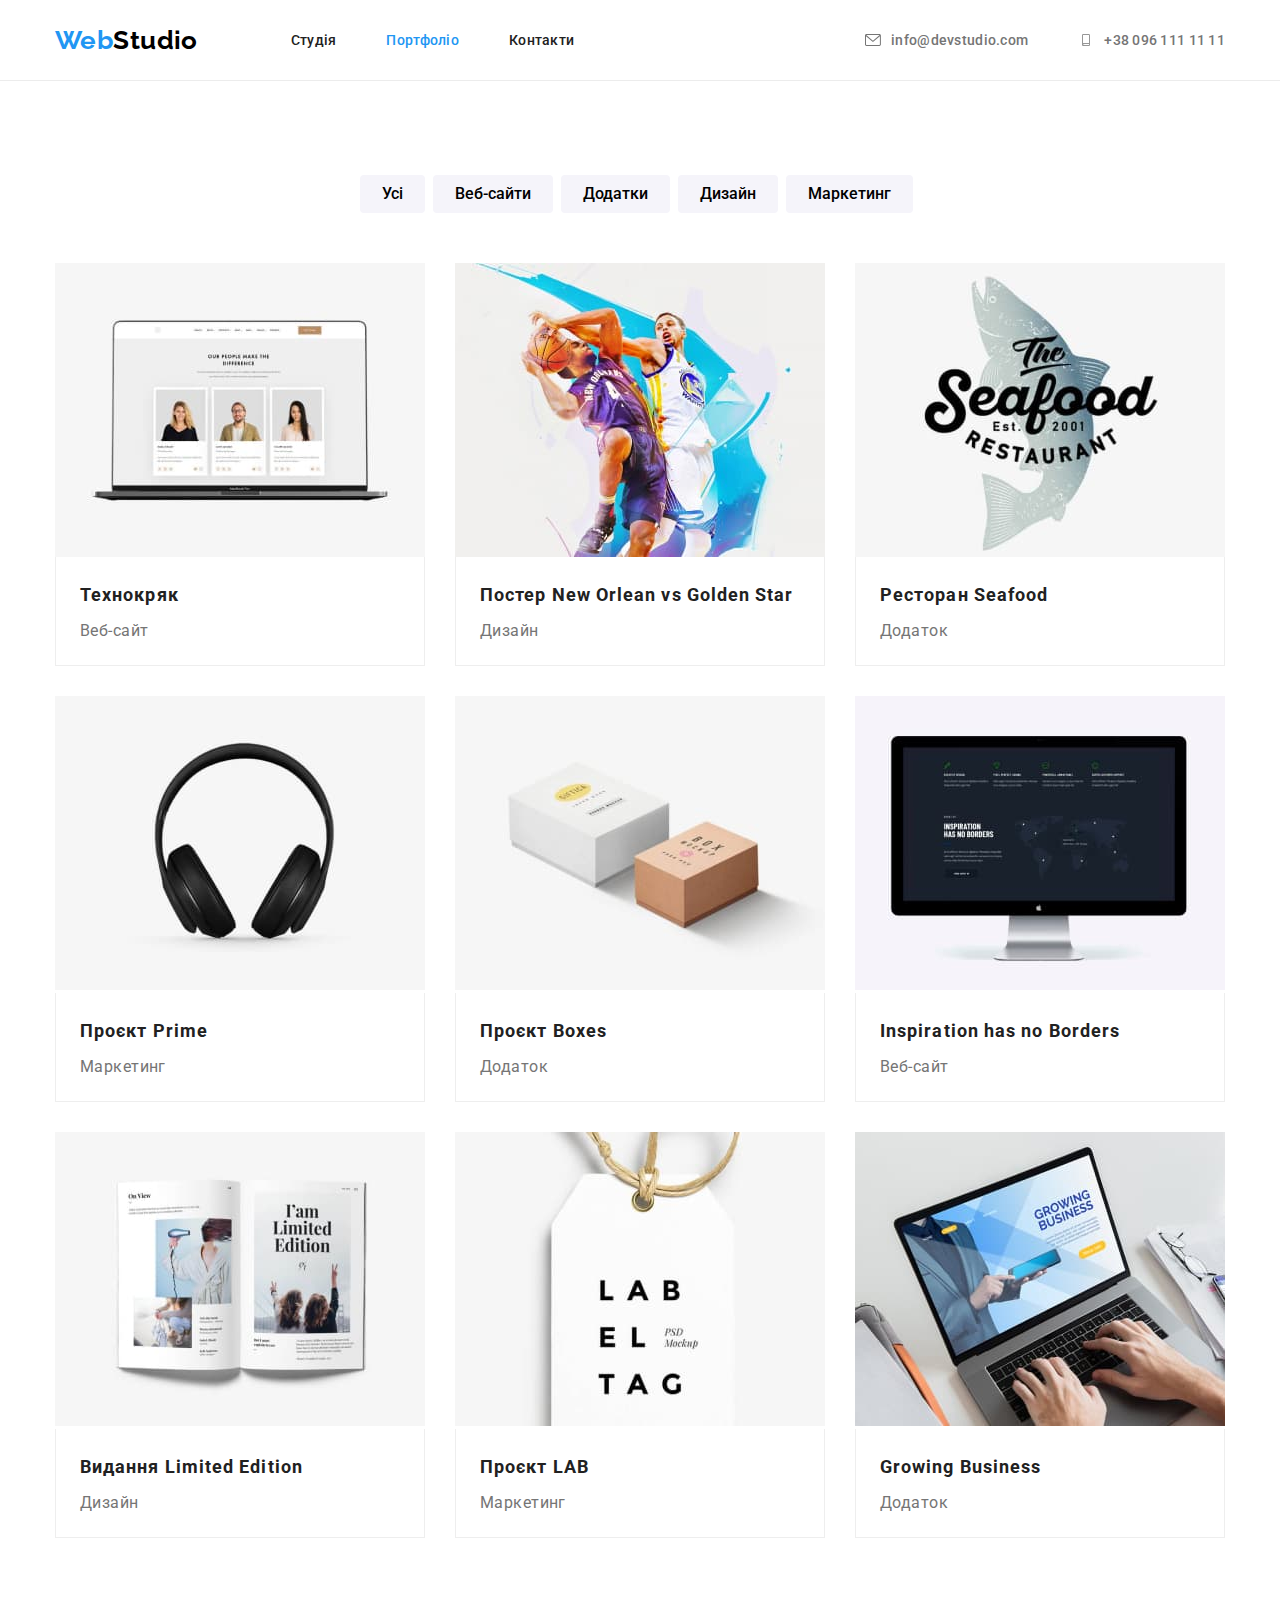
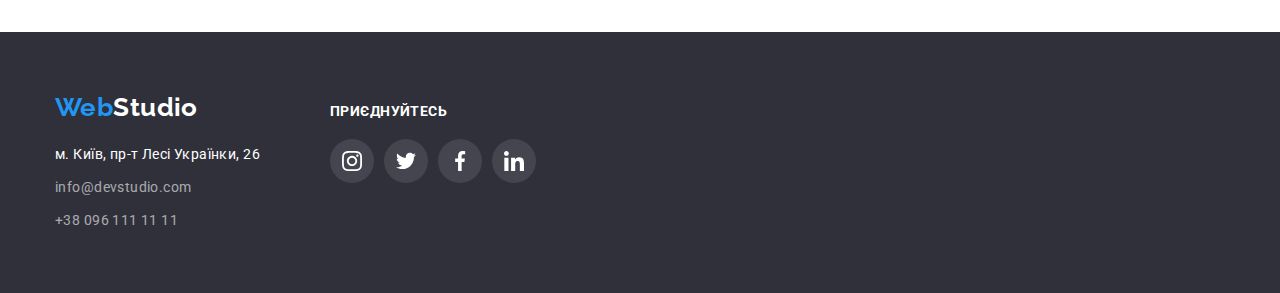
==== portfolio.html @ 365c4e17 "hw-4`s done/icon/sprite/svg/background" ====
<!DOCTYPE html>
<html lang="uk">
<head>
    <meta charset="UTF-8">
    <meta http-equiv="X-UA-Compatible" content="IE=edge">
    <meta name="viewport" content="width=device-width, initial-scale=1.0">
    <title>Document</title>
    <link href="https://fonts.googleapis.com/css2?family=Raleway:wght@700&family=Roboto:wght@400;500;700;900&display=swap" rel="stylesheet">
    <link rel="stylesheet" href="https://cdnjs.cloudflare.com/ajax/libs/modern-normalize/1.1.0/modern-normalize.min.css">
    <link rel="stylesheet" href="./css/portfolio.css">
</head>
<body>
    <header class="header">
        <div class="container line-nav">
            <nav class="navigation">
                <a href="" class="header-logo">Web<span class="colorsplit-header">Studio</span></a>
                <ul class="site-nav">
                    <li class="nav-link"><a href="./index.html" class="link">Студія</a></li>
                    <li class="nav-link"><a href="./portfolio.html" class="link current">Портфоліо</a></li>
                    <li class="nav-link"><a href="" class="link">Контакти</a></li>
                </ul>
            </nav>
            <ul class="contact-links">
                <li class="icon-mail">
                    <svg class="icon-envelope" width="16px" height="12px">
                        <use href="./images/icons.svg#icon-envelope_icon"></use>
                    </svg>
                    <a href="mailto:info@devstudio.com" class="mail">info@devstudio.com</a>
                </li>
                <li class="icon-phone">
                    <svg class="icon-smartphone" width="16px" height="12px">
                        <use href="./images/icons.svg#icon-smartphone_icon"></use>
                    </svg>
                    <a href="tel:+380961111111" class="phone">+38 096 111 11 11</a>
                </li>
            </ul>
        </div>
    </header>
    <main>
    <section class="portfolio">
        <h1 hidden>buttons navigation menu</h1>
        <div class="container">
            <ul class="button-list">
                <li><button type="button" class="button-portfolio">Усі</button></li>
                <li><button type="button" class="button-portfolio">Веб-сайти</button></li>
                <li><button type="button" class="button-portfolio">Додатки</button></li>
                <li><button type="button" class="button-portfolio">Дизайн</button></li>
                <li><button type="button" class="button-portfolio">Маркетинг</button></li>
            </ul>
            <ul class="icons-list">
                <li class="list-content">
                    <img src="./images/tehno.jpg" alt="ноутбук із зображеними портретами людей" width="370" class="list-image">
                    <div class="image-text">
                        <h2 class="picture-title">Технокряк</h2>
                        <p class="picture-description">Веб-сайт</p>
                    </div>
                </li>
                <li class="list-content">
                    <img src="./images/poster.jpg" alt="два баскетбольні гравці змагаються за м'яч" width="370" class="list-image">
                    <div class="image-text">
                        <h2 class="picture-title">Постер New Orlean vs Golden Star</h2>
                        <p class="picture-description">Дизайн</p>
                    </div>
                </li>
                <li class="list-content">
                    <img src="./images/restaurant.jpg" alt="логотип ресторану з рибою на задньому фоні" width="370" class="list-image">
                    <div class="image-text">
                        <h2 class="picture-title">Ресторан Seafood</h2>
                        <p class="picture-description">Додаток</p>
                    </div>
                </li>
                <li class="list-content">
                    <img src="./images/prime.jpg" alt="сучасні бездротові навушники" width="370">
                    <div class="image-text">
                        <h2 class="picture-title">Проєкт Prime</h2>
                        <p class="picture-description">Маркетинг</p>
                    </div>
                </li>
                <li class="list-content">
                    <img src="./images/boxes.jpg" alt="біла та коричнева коробки з написами на них" width="370">
                    <div class="image-text">
                        <h2 class="picture-title">Проєкт Boxes</h2>
                        <p class="picture-description">Додаток</p>
                    </div>
                </li>
                <li class="list-content">
                    <img src="./images/inspiration.jpg" alt="монітор із зображеним на ньому веб-сайтом" width="370">
                    <div class="image-text">
                        <h2 class="picture-title">Inspiration has no Borders</h2>
                        <p class="picture-description">Веб-сайт</p>
                    </div>
                </li>
                <li class="list-content">
                    <img src="./images/limited.jpg" alt="відкрита книга із зображеннями та намисом limited edition" width="370">
                    <div class="image-text">
                        <h2 class="picture-title">Видання Limited Edition</h2>
                        <p class="picture-description">Дизайн</p>
                    </div>
                </li>
                <li class="list-content">
                    <img src="./images/lab.jpg" alt="бірка з написом label tag" width="370">
                    <div class="image-text">
                        <h2 class="picture-title">Проєкт LAB</h2>
                        <p class="picture-description">Маркетинг</p>
                    </div>
                </li>
                <li class="list-content">
                    <img src="./images/growing.jpg" alt="ноутбук із зображенням чоловіка в костюмі з планшетом в руках" width="370">
                    <div class="image-text">
                        <h2 class="picture-title">Growing Business</h2>
                        <p class="picture-description">Додаток</p>
                    </div>
                </li>
            </ul>
        </div>
    </section>
</main>
    <footer class="footer">
        <div class="container bottom">
            <div>
                <a href="" class="footer-logo">Web<span class="colorsplit-footer">Studio</span></a>
                <address class="address">
                    <ul class="address-list">
                        <li class="address-items">
                            <a href="" class="map-location">м. Київ, пр-т Лесі Українки, 26</a>
                        </li>
                        <li class="address-items">
                            <a href="mailto:info@devstudio.com" class="mail-footer">info@devstudio.com</a>
                        </li>
                        <li class="address-items">
                            <a href="tel:+380961111111" class="phone-footer">+38 096 111 11 11</a>
                        </li>
                    </ul>
                </address>
            </div>
            <div class="social-container">
                <h3 class="connect-title">приєднуйтесь</h3>
                <ul class="soc-links-list">
                    <li class="soc-link-item">
                        <a href="" class="soc-icon-link">
                            <svg class="soc-icon" width="20px" height="20px">
                                <use href="./images/icons.svg#icon-instagram_logo"></use>
                            </svg>
                        </a>
                    </li>
                    <li class="soc-link-item">
                        <a href="" class="soc-icon-link">
                            <svg class="soc-icon" width="20px" height="20px">
                                <use href="./images/icons.svg#icon-twitter_logo"></use>
                            </svg>
                        </a>
                    </li>
                    <li class="soc-link-item">
                        <a href="" class="soc-icon-link">
                            <svg class="soc-icon" width="20px" height="20px">
                                <use href="./images/icons.svg#icon-facebook_logo"></use>
                            </svg>
                        </a>
                    </li>
                    <li class="soc-link-item">
                        <a href="" class="soc-icon-link">
                            <svg class="soc-icon" width="20px" height="20px">
                                <use href="./images/icons.svg#icon-linked_in_logo"></use>
                            </svg>
                        </a>
                    </li>
                </ul>
            </div>
        </div>
    </footer>
</body>
</html>
---- css/portfolio.css ----
body {
    background-color: #FFFFFF;
    color: #212121;
    font-family: Roboto, sans-serif;
    font-size: 14px;
    letter-spacing: 0.03em;
}

ul {
    list-style: none;
}

:root {
    --brand-blue-color: #2196F3;
    --main-title-text: #212121;
    --secondary-text: #757575;
    --background-color: #2F303A;
    --main-background-color: #ffffff;
    --logo-black-part: #000000;
    --border-elements-color: #ECECEC;
    --secondary-bg-color: #F5F4FA;
    --icons-border: #EEEEEE;
}

.container {
    width: 1200px;
    padding-left: 15px;
    padding-right: 15px;
    margin-left: auto;
    margin-right: auto;
    margin-top: 0;
    margin-bottom: 0;
}

/* -------------------HEADER------------------ */
/* -------------------HEADER------------------ */
/* -------------------HEADER------------------ */

.header {
    border-bottom: 1px solid var(--border-elements-color);
}

.navigation {
    display: flex;
    align-items: center;
    padding: 0;
}

.site-nav {
    display: flex;
    margin: 0;
    padding: 0;
}

.container.navigation {
    display: flex;

}

.container.line-nav {
    display: flex;
    align-items: center;
}

.site-nav .link {
    color: var(--main-title-text);
    font-weight: 500;
    text-decoration: none;
    letter-spacing: 0.02em;
}

.site-nav .link.current {
    color: var(--brand-blue-color);
}

.site-nav .link:hover,
.site-nav .link:focus {
color: var(--brand-blue-color);
}

.header-logo {
    margin-right: 93px;

    color: var(--brand-blue-color);
    font-family: Raleway, sans-serif;
    text-decoration: none;
    font-weight: 700;
    font-size: 26px;
    line-height: 1.19;

}

.header-logo .colorsplit-header {
    color: var(--logo-black-part);
}

.link {
    display: inline-block;
    padding-top: 32px;
    padding-bottom: 32px;
}

.nav-link:not(:last-child) {
    margin-right: 50px;
}

.contact-links {
    display: flex;
    margin: 0;
    margin-left: auto;
    padding: 0;
}

/* .contact-links .mail:hover,
.contact-links .mail:focus {
    color: var(--brand-blue-color);
} */


/* .contact-links .phone:hover,
.contact-links .phone:focus {
    color: var(--brand-blue-color);
} */

.icon-mail:hover .icon-envelope {
    fill: var(--brand-blue-color);
}
.mail:hover {
    color: var(--brand-blue-color);
}
.mail:focus {
    color: var(--brand-blue-color);
}
.mail:focus .icon-envelope {
    fill: var(--brand-blue-color);
}

.icon-mail {
    display: flex;
    align-items: center;
}

.icon-envelope {
    display: inline-block;
    margin-right: 10px;
    fill: var(--secondary-text);
    
}

.icon-phone:hover .icon-smartphone {
    fill: var(--brand-blue-color);
}
.phone:hover {
    color: var(--brand-blue-color);
}
.phone:focus {
    color: var(--brand-blue-color);
}
.phone:focus .icon-smartphone {
    fill: var(--brand-blue-color);
}



.icon-phone {
    display: flex;
    align-items: center;
}

.icon-smartphone {
    display: inline-block;
    margin-right: 10px;
    fill: var(--secondary-text);
    
}

.mail {
    margin-right: 50px;
    padding: 32px 0;

    text-decoration: none;
    color: var(--secondary-text);
    font-weight: 500;
    line-height: 1.17;
    letter-spacing: 0.02em;
}
.phone {
    padding: 32px 0;

    color: var(--secondary-text);
    text-decoration: none;
    font-weight: 500;
    line-height: 1.17;
    letter-spacing: 0.02em;
}


/* ---------------MAIN--------------------- */
/* ---------------MAIN--------------------- */
/* ---------------MAIN--------------------- */

.portfolio {
    padding-bottom: 94px;
    padding-top: 94px;
}

.button-list {
    display: flex;
    justify-content: center;
    margin: 0 0 50px;
    padding: 0;
} 

.button-portfolio {
    border-radius: 4px;
    padding: 6px 22px;

    font-weight: 500;
    font-size: 16px;
    line-height: 1.62;
    text-align: center;
    border: none;
    cursor: pointer;
    font-family: inherit;
    background: var(--secondary-bg-color);
}

.button-portfolio:not(last-child) {
    margin-right: 8px;
}

.button-portfolio:hover,
.button-portfolio:focus {
    background-color: var(--brand-blue-color);
    color: var(--main-background-color);
    box-shadow: 0px 4px 4px rgba(0, 0, 0, 0.25);
    border: none;
}

.icons-list {
    margin: 0;
    padding-left: 0;
    display: flex;
    flex-wrap: wrap;
}

.list-content {
    padding: 0;
    margin-right: 30px;
    margin-bottom: 30px;

    background: var(--main-background-color);
}

.list-image {
    display: block;
}

.image-text {
    padding: 20px 24px;

    border: 1px solid var(--icons-border);
    border-top: none;
}

.list-content:nth-child(3n) {
    margin-right: 0;
}

.list-content:nth-last-child(-n + 3) {
    margin-bottom: 0;
}

.picture-title {
    margin: 0 0 4px 0;
    font-size: 18px;
    line-height: 2;
    letter-spacing: 0.06em;
}

.picture-description {
    margin: 0;
    font-size: 16px;
    line-height: 1.75;
    color: var(--secondary-text);
}

/* -------------FOOTER--------------- */
/* -------------FOOTER--------------- */
/* -------------FOOTER--------------- */ 

.footer {
    background-color: var(--background-color);

}

.footer {
    padding-top: 60px;
    padding-bottom: 60px;
}

.footer-logo {
    display: block;
    margin-bottom: 20px;

    color: var(--brand-blue-color);
    font-family: Raleway, sans-serif;
    text-decoration: none;
    font-weight: 700;
    font-size: 26px;
    line-height: 1.19;
}

.address-list {
    margin-top: 0;
    margin-bottom: 0;
    padding-left: 0;
}

.footer-logo .colorsplit-footer {
    color: var(--main-background-color);
}

.address {
    font-style: normal;
}

.address-items {
    display: block;
}

.address-items:not(:last-child) {
    margin-bottom: 9px;
}

.map-location {
    line-height: 1.7;
    color: var(--main-background-color);
    text-decoration: none;
}
.mail-footer,
.phone-footer {
    line-height: 1.7;
    color: rgba(255, 255, 255, 0.6);
    text-decoration: none;
}
.mail-footer:hover,
.mail-footer:focus {
    color: var(--brand-blue-color);
}
.phone-footer:hover,
.phone-footer:focus {
    color: var(--brand-blue-color);
}



/* -----------------LOGOS FOOTER ----------- */
/* -----------------LOGOS FOOTER ----------- */
/* -----------------LOGOS FOOTER ----------- */

.connect-title {
margin: 0 0 20px;

font-size: 14px;
line-height: 16px;
text-transform: uppercase;
color: var(--main-background-color);
}

.soc-links-list {
display: flex;
gap: 10px;
padding: 0;
margin: 0;
}

.soc-link-item {
width: 44px;
height: 44px;
}

.soc-icon {
fill: var(--main-background-color);
}

.soc-icon-link {
width: 100%;
height: 100%;
display: flex;
justify-content: center;
align-items: center;
background-color: rgba(255, 255, 255, 0.1);
border-radius: 50%;
}

.soc-icon-link:hover,
.soc-icon-link:focus {
    background-color: var(--brand-blue-color);
}

.container.bottom {
display: flex;
align-items: baseline;
}
.social-container {
    margin-left: 70px;
}
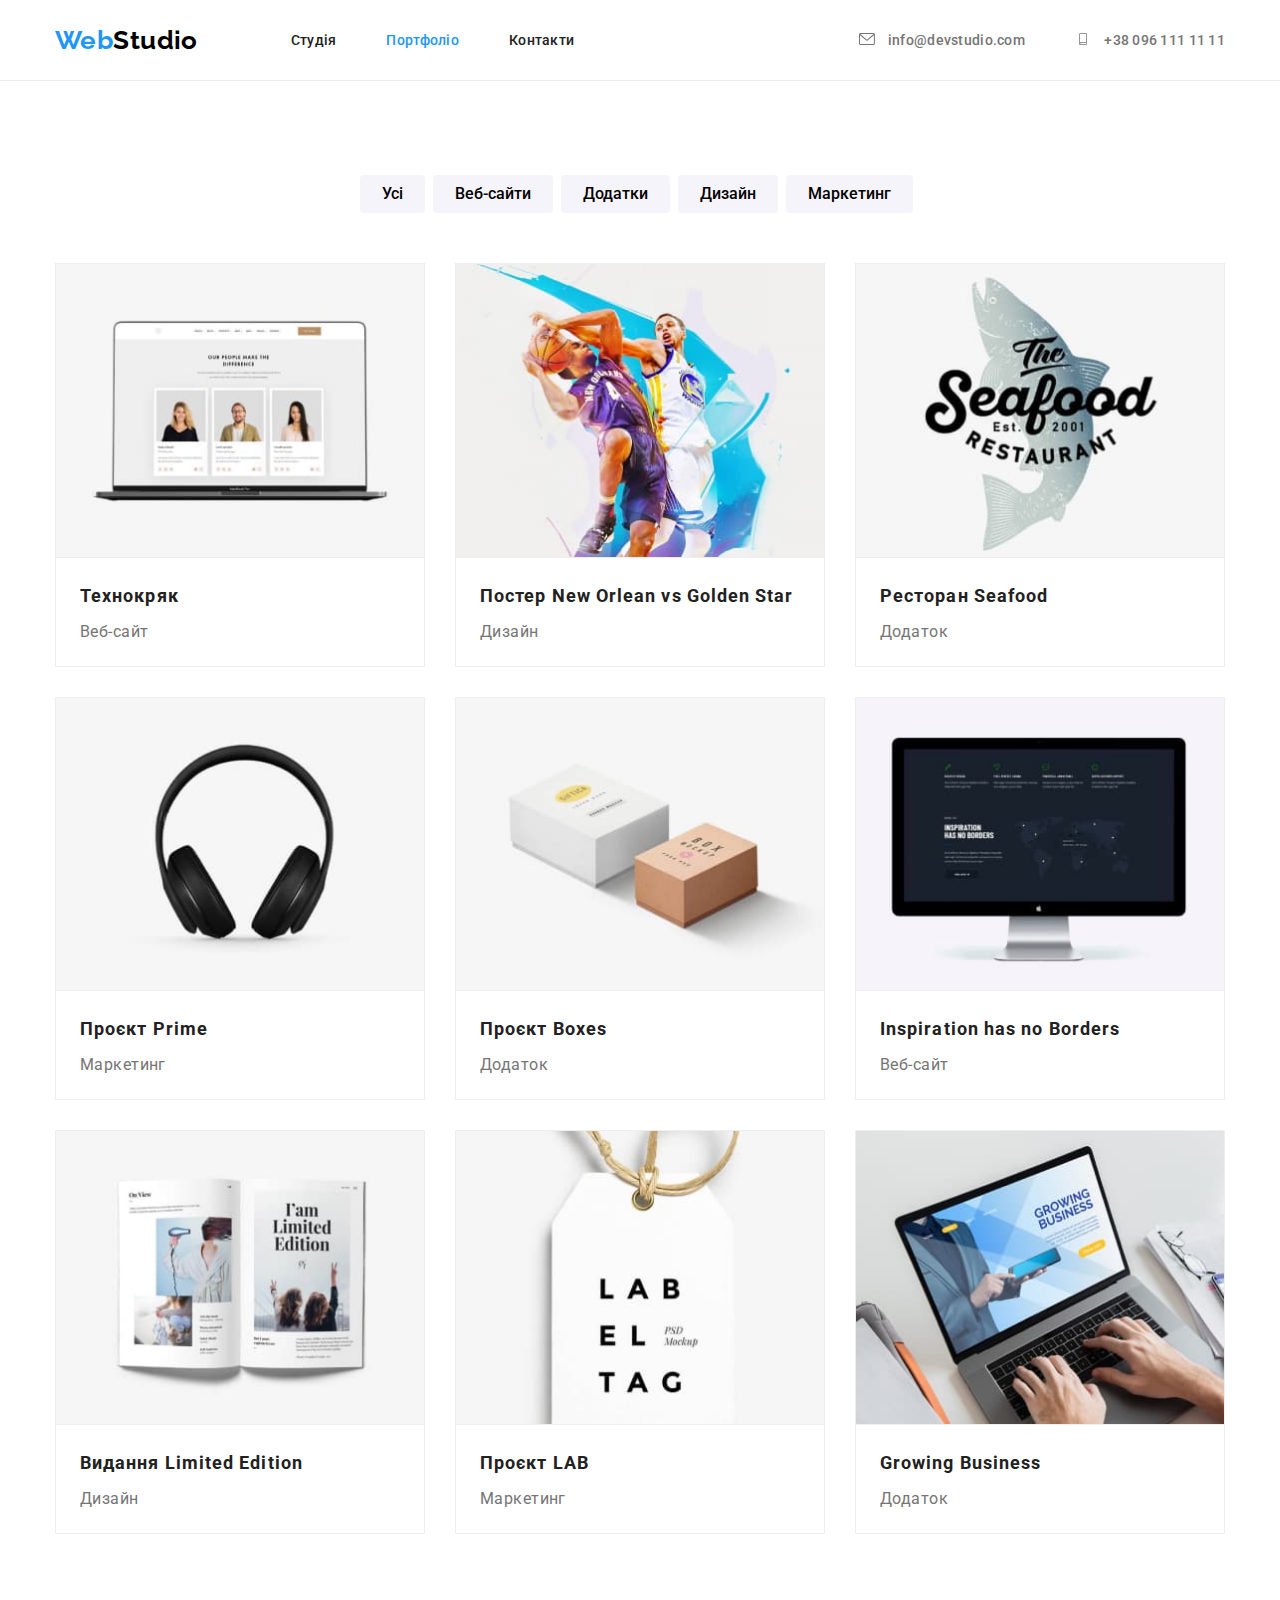
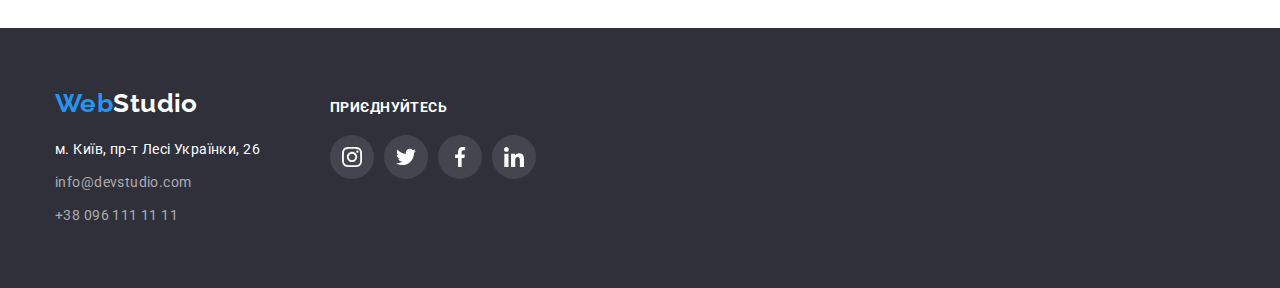
==== commit df09b5b7: "hover-portfolio/padding16-30px/var/link-to-svg/" ====
--- a/portfolio.html
+++ b/portfolio.html
@@ -22,16 +22,14 @@
             </nav>
             <ul class="contact-links">
                 <li class="icon-mail">
-                    <svg class="icon-envelope" width="16px" height="12px">
+                    <a href="mailto:info@devstudio.com" class="mail"><svg class="icon-envelope" width="16px" height="12px">
                         <use href="./images/icons.svg#icon-envelope_icon"></use>
-                    </svg>
-                    <a href="mailto:info@devstudio.com" class="mail">info@devstudio.com</a>
+                    </svg> info@devstudio.com</a>
                 </li>
                 <li class="icon-phone">
-                    <svg class="icon-smartphone" width="16px" height="12px">
+                    <a href="tel:+380961111111" class="phone"><svg class="icon-smartphone" width="16px" height="12px">
                         <use href="./images/icons.svg#icon-smartphone_icon"></use>
-                    </svg>
-                    <a href="tel:+380961111111" class="phone">+38 096 111 11 11</a>
+                    </svg> +38 096 111 11 11</a>
                 </li>
             </ul>
         </div>
@@ -70,42 +68,42 @@
                     </div>
                 </li>
                 <li class="list-content">
-                    <img src="./images/prime.jpg" alt="сучасні бездротові навушники" width="370">
+                    <img src="./images/prime.jpg" alt="сучасні бездротові навушники" width="370" class="list-image">
                     <div class="image-text">
                         <h2 class="picture-title">Проєкт Prime</h2>
                         <p class="picture-description">Маркетинг</p>
                     </div>
                 </li>
                 <li class="list-content">
-                    <img src="./images/boxes.jpg" alt="біла та коричнева коробки з написами на них" width="370">
+                    <img src="./images/boxes.jpg" alt="біла та коричнева коробки з написами на них" width="370" class="list-image">
                     <div class="image-text">
                         <h2 class="picture-title">Проєкт Boxes</h2>
                         <p class="picture-description">Додаток</p>
                     </div>
                 </li>
                 <li class="list-content">
-                    <img src="./images/inspiration.jpg" alt="монітор із зображеним на ньому веб-сайтом" width="370">
+                    <img src="./images/inspiration.jpg" alt="монітор із зображеним на ньому веб-сайтом" width="370" class="list-image">
                     <div class="image-text">
                         <h2 class="picture-title">Inspiration has no Borders</h2>
                         <p class="picture-description">Веб-сайт</p>
                     </div>
                 </li>
                 <li class="list-content">
-                    <img src="./images/limited.jpg" alt="відкрита книга із зображеннями та намисом limited edition" width="370">
+                    <img src="./images/limited.jpg" alt="відкрита книга із зображеннями та намисом limited edition" width="370" class="list-image">
                     <div class="image-text">
                         <h2 class="picture-title">Видання Limited Edition</h2>
                         <p class="picture-description">Дизайн</p>
                     </div>
                 </li>
                 <li class="list-content">
-                    <img src="./images/lab.jpg" alt="бірка з написом label tag" width="370">
+                    <img src="./images/lab.jpg" alt="бірка з написом label tag" width="370" class="list-image">
                     <div class="image-text">
                         <h2 class="picture-title">Проєкт LAB</h2>
                         <p class="picture-description">Маркетинг</p>
                     </div>
                 </li>
                 <li class="list-content">
-                    <img src="./images/growing.jpg" alt="ноутбук із зображенням чоловіка в костюмі з планшетом в руках" width="370">
+                    <img src="./images/growing.jpg" alt="ноутбук із зображенням чоловіка в костюмі з планшетом в руках" width="370" class="list-image">
                     <div class="image-text">
                         <h2 class="picture-title">Growing Business</h2>
                         <p class="picture-description">Додаток</p>
@@ -117,7 +115,7 @@
 </main>
     <footer class="footer">
         <div class="container bottom">
-            <div>
+            <div class="footer-address">
                 <a href="" class="footer-logo">Web<span class="colorsplit-footer">Studio</span></a>
                 <address class="address">
                     <ul class="address-list">
@@ -134,7 +132,7 @@
                 </address>
             </div>
             <div class="social-container">
-                <h3 class="connect-title">приєднуйтесь</h3>
+                <p class="connect-title">приєднуйтесь</p>
                 <ul class="soc-links-list">
                     <li class="soc-link-item">
                         <a href="" class="soc-icon-link">
--- a/css/portfolio.css
+++ b/css/portfolio.css
@@ -248,12 +248,19 @@
     padding: 0;
     margin-right: 30px;
     margin-bottom: 30px;
+    
 
     background: var(--main-background-color);
 }
+
+.list-content:hover {
+    box-shadow: 0px 1px 1px rgba(0, 0, 0, 0.12), 0px 4px 4px rgba(0, 0, 0, 0.06), 1px 4px 6px rgba(0, 0, 0, 0.16);
+}
+
 
 .list-image {
     display: block;
+    border: 1px solid #EEEEEE;
 }
 
 .image-text {
@@ -362,6 +369,7 @@
 .connect-title {
 margin: 0 0 20px;
 
+font-weight: 700;
 font-size: 14px;
 line-height: 16px;
 text-transform: uppercase;
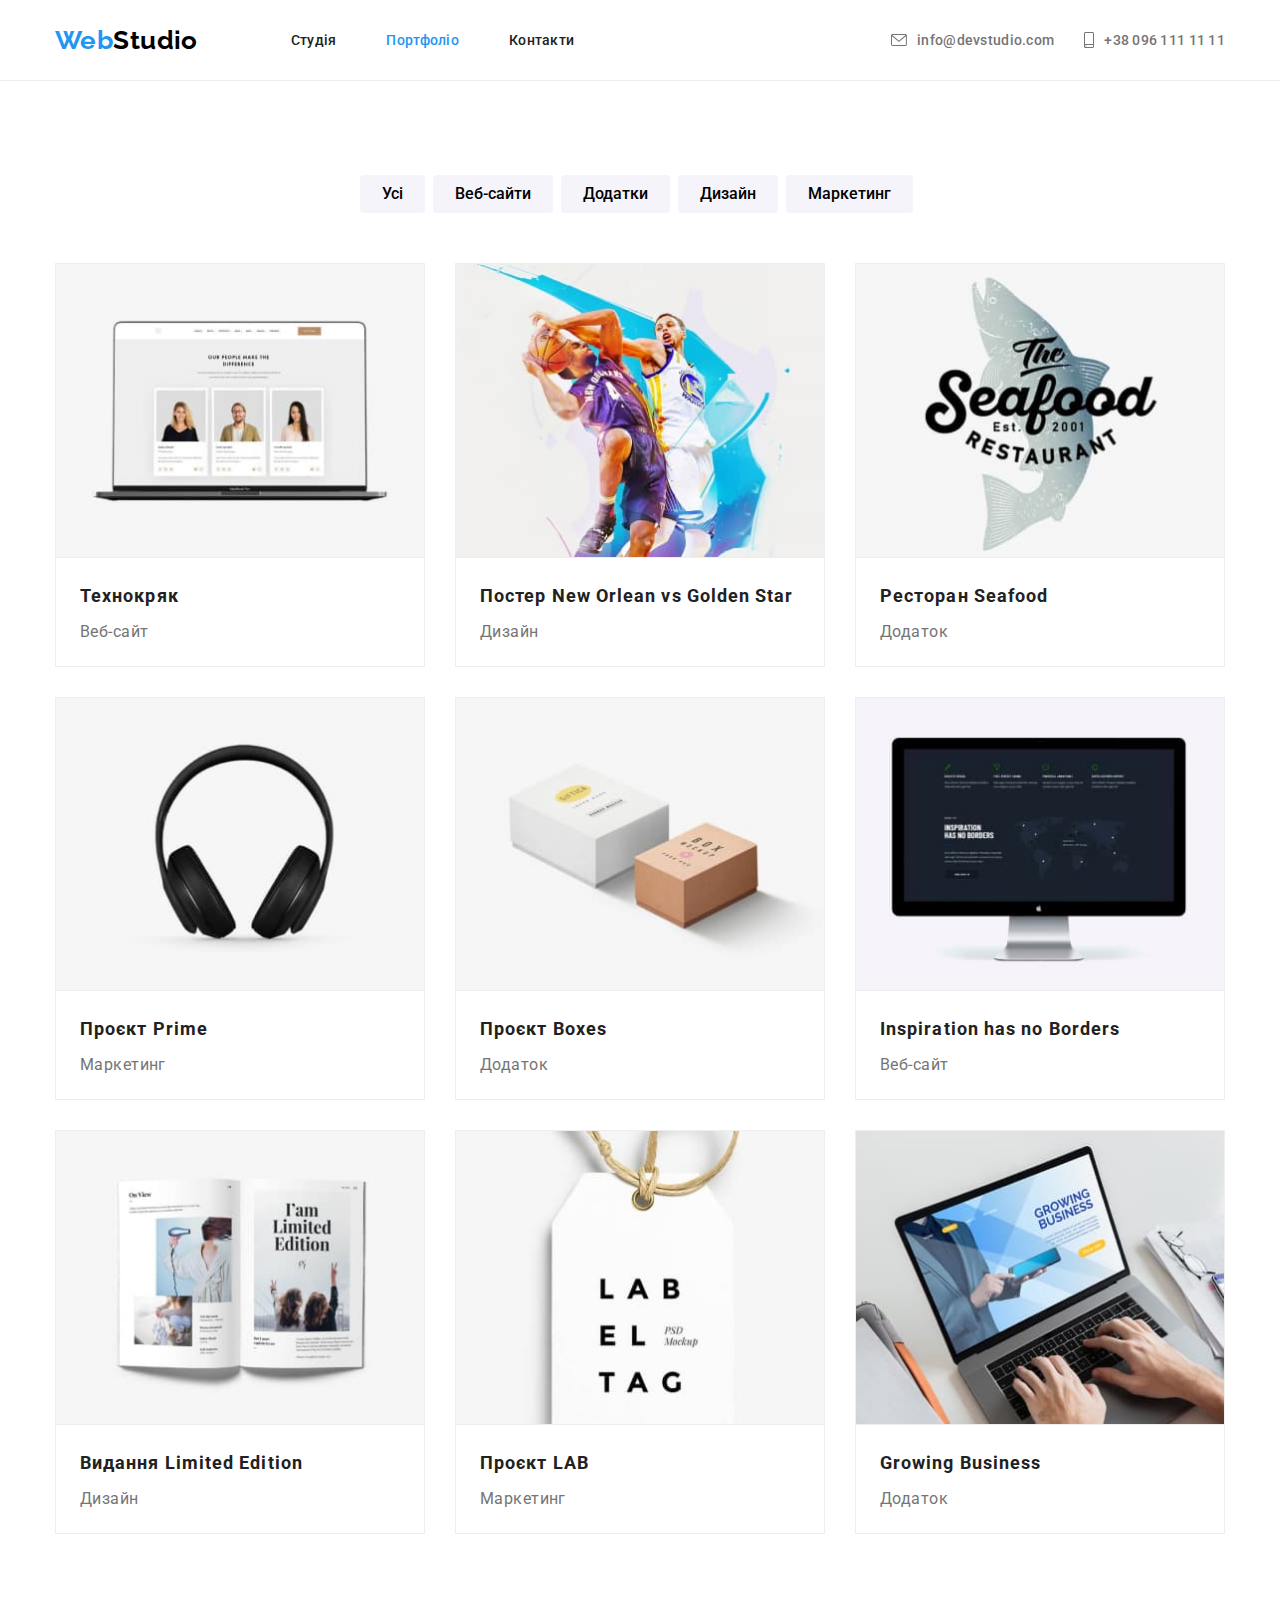
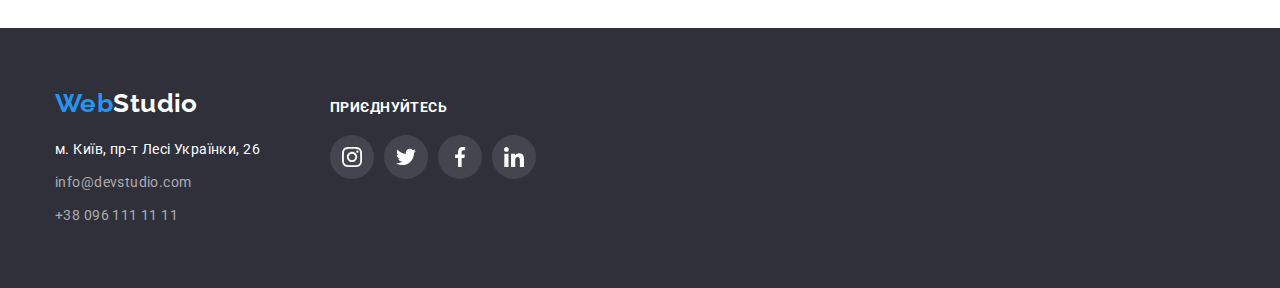
==== commit 7d08123d: "header margin 50->30, icon size 106x60," ====
--- a/portfolio.html
+++ b/portfolio.html
@@ -27,7 +27,7 @@
                     </svg> info@devstudio.com</a>
                 </li>
                 <li class="icon-phone">
-                    <a href="tel:+380961111111" class="phone"><svg class="icon-smartphone" width="16px" height="12px">
+                    <a href="tel:+380961111111" class="phone"><svg class="icon-smartphone" width="10px" height="16px">
                         <use href="./images/icons.svg#icon-smartphone_icon"></use>
                     </svg> +38 096 111 11 11</a>
                 </li>
--- a/css/portfolio.css
+++ b/css/portfolio.css
@@ -175,8 +175,10 @@
 }
 
 .mail {
-    margin-right: 50px;
+    margin-right: 30px;
     padding: 32px 0;
+    display: flex;
+    align-items: center;
 
     text-decoration: none;
     color: var(--secondary-text);
@@ -186,6 +188,8 @@
 }
 .phone {
     padding: 32px 0;
+    display: flex;
+    align-items: center;
 
     color: var(--secondary-text);
     text-decoration: none;
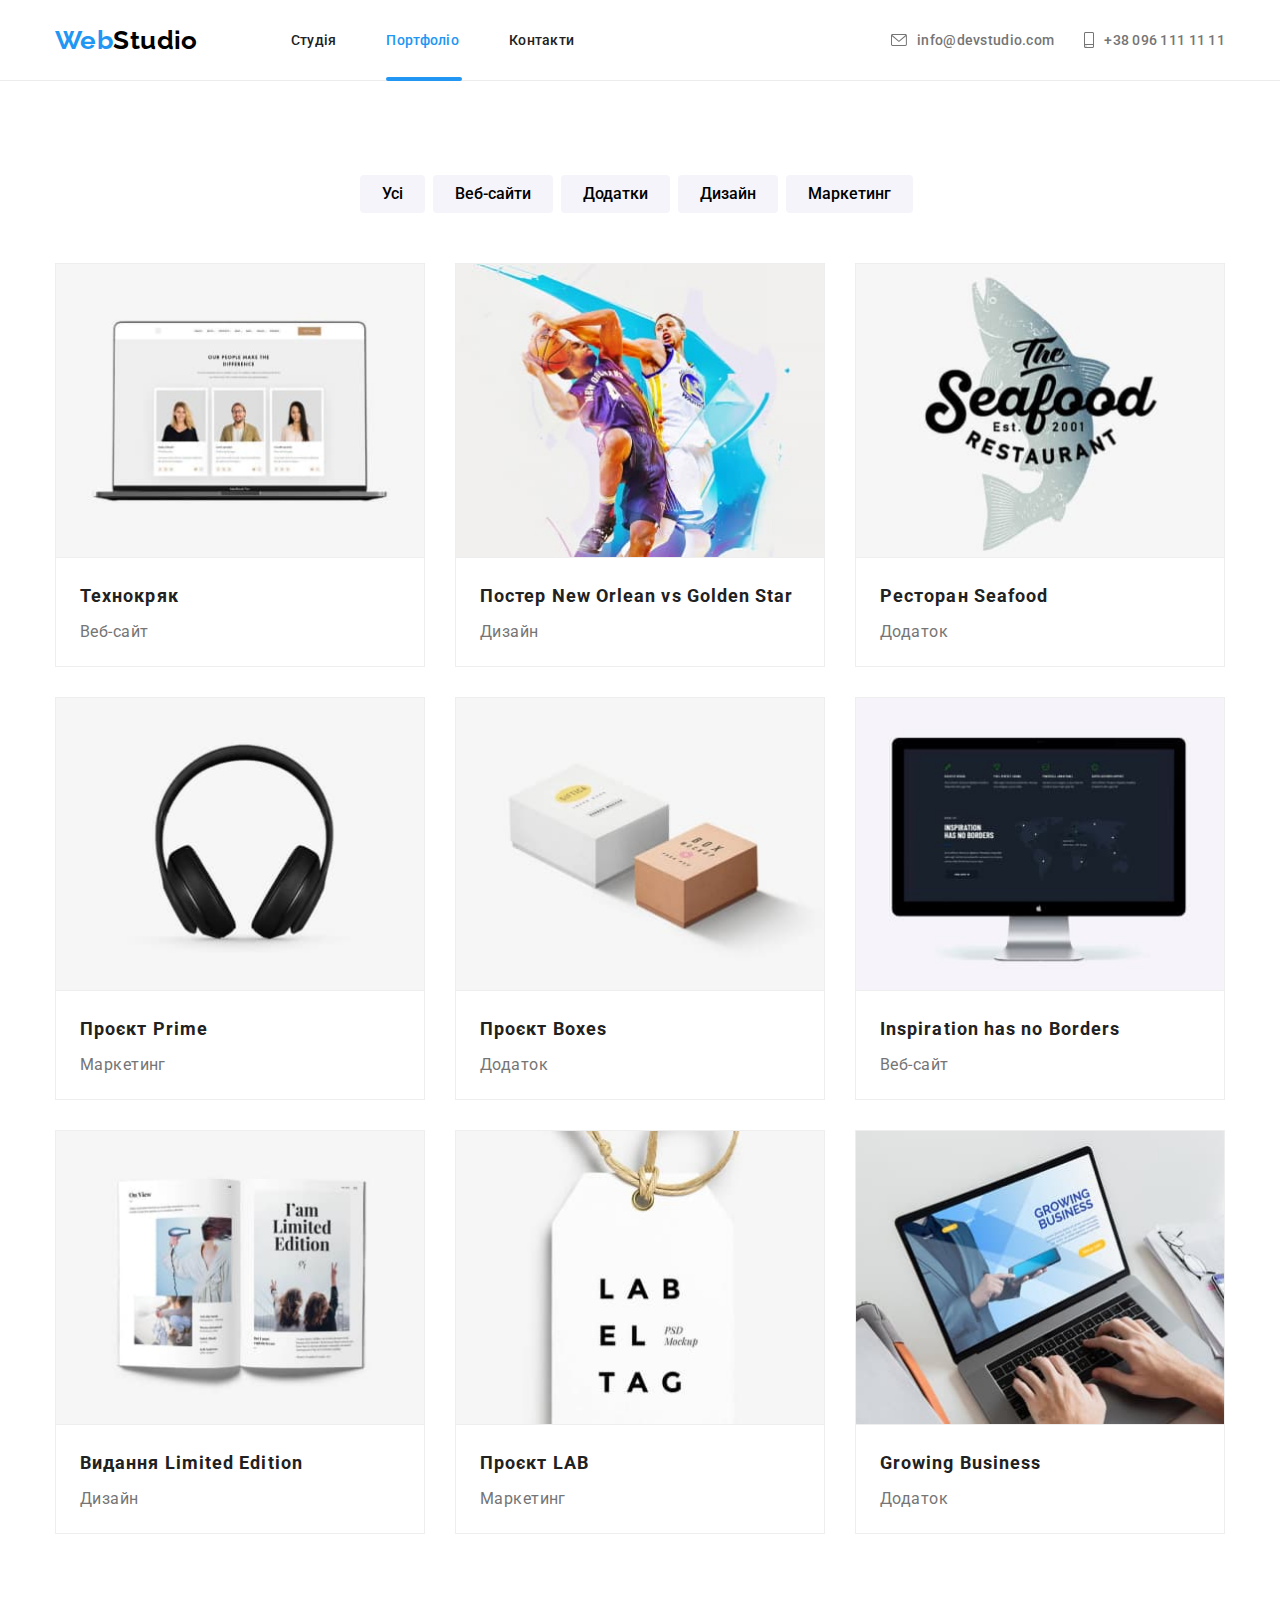
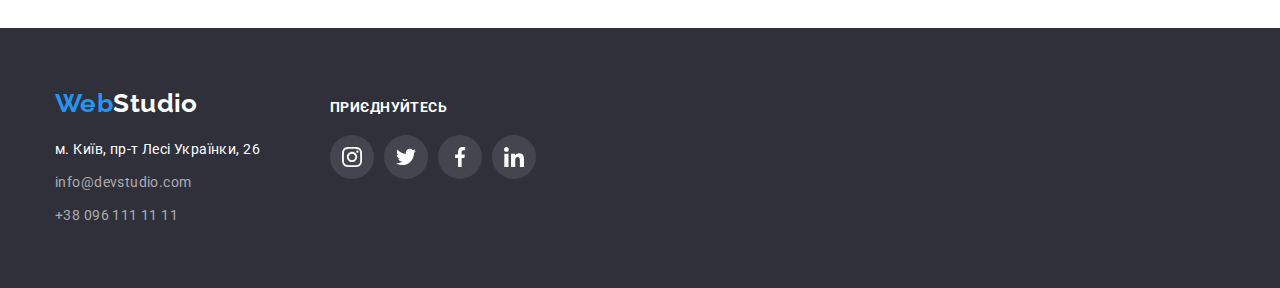
==== commit b9377b02: "d" ====
--- a/portfolio.html
+++ b/portfolio.html
@@ -47,63 +47,120 @@
             </ul>
             <ul class="icons-list">
                 <li class="list-content">
-                    <img src="./images/tehno.jpg" alt="ноутбук із зображеними портретами людей" width="370" class="list-image">
+                    <div class="picture-text-hover">
+                        <img src="./images/tehno.jpg" alt="ноутбук із зображеними портретами людей" width="370" class="list-image">
+                    <p class="text-hover">
+                        Ресурс пропонує комплексні пропозиції з різним рівнем функціоналу та сервісів. Все це дозволить відвідувачу отримати
+                        вичерпні відомості про компанію чи приватну особу.
+                    </p>
+                    </div>
                     <div class="image-text">
                         <h2 class="picture-title">Технокряк</h2>
                         <p class="picture-description">Веб-сайт</p>
                     </div>
                 </li>
                 <li class="list-content">
-                    <img src="./images/poster.jpg" alt="два баскетбольні гравці змагаються за м'яч" width="370" class="list-image">
+                    <div class="picture-text-hover">
+                        <img src="./images/poster.jpg" alt="два баскетбольні гравці змагаються за м'яч" width="370" class="list-image">
+                        <p class="text-hover">
+                            Ресурс пропонує комплексні пропозиції з різним рівнем функціоналу та сервісів. Все це дозволить відвідувачу отримати
+                            вичерпні відомості про компанію чи приватну особу.
+                        </p>
+                    </div>
+
                     <div class="image-text">
                         <h2 class="picture-title">Постер New Orlean vs Golden Star</h2>
                         <p class="picture-description">Дизайн</p>
                     </div>
                 </li>
                 <li class="list-content">
-                    <img src="./images/restaurant.jpg" alt="логотип ресторану з рибою на задньому фоні" width="370" class="list-image">
+                    <div class="picture-text-hover">
+                        <img src="./images/restaurant.jpg" alt="логотип ресторану з рибою на задньому фоні" width="370" class="list-image">
+                        <p class="text-hover">
+                            Ресурс пропонує комплексні пропозиції з різним рівнем функціоналу та сервісів. Все це дозволить відвідувачу отримати
+                            вичерпні відомості про компанію чи приватну особу.
+                        </p>
+                    </div>
                     <div class="image-text">
                         <h2 class="picture-title">Ресторан Seafood</h2>
                         <p class="picture-description">Додаток</p>
                     </div>
                 </li>
                 <li class="list-content">
-                    <img src="./images/prime.jpg" alt="сучасні бездротові навушники" width="370" class="list-image">
+                    <div class="picture-text-hover">
+                        <img src="./images/prime.jpg" alt="сучасні бездротові навушники" width="370" class="list-image">
+                        <p class="text-hover">
+                            Ресурс пропонує комплексні пропозиції з різним рівнем функціоналу та сервісів. Все це дозволить відвідувачу отримати
+                            вичерпні відомості про компанію чи приватну особу.
+                        </p>
+                    </div>
                     <div class="image-text">
                         <h2 class="picture-title">Проєкт Prime</h2>
                         <p class="picture-description">Маркетинг</p>
                     </div>
                 </li>
                 <li class="list-content">
-                    <img src="./images/boxes.jpg" alt="біла та коричнева коробки з написами на них" width="370" class="list-image">
+                    <div class="picture-text-hover">
+                        <img src="./images/boxes.jpg" alt="біла та коричнева коробки з написами на них" width="370" class="list-image">
+                        <p class="text-hover">
+                            Ресурс пропонує комплексні пропозиції з різним рівнем функціоналу та сервісів. Все це дозволить відвідувачу отримати
+                            вичерпні відомості про компанію чи приватну особу.
+                        </p>
+                    </div>
                     <div class="image-text">
                         <h2 class="picture-title">Проєкт Boxes</h2>
                         <p class="picture-description">Додаток</p>
                     </div>
                 </li>
                 <li class="list-content">
-                    <img src="./images/inspiration.jpg" alt="монітор із зображеним на ньому веб-сайтом" width="370" class="list-image">
+                    <div class="picture-text-hover">
+                        <img src="./images/inspiration.jpg" alt="монітор із зображеним на ньому веб-сайтом" width="370" class="list-image">
+                        <p class="text-hover">
+                            Ресурс пропонує комплексні пропозиції з різним рівнем функціоналу та сервісів. Все це дозволить відвідувачу отримати
+                            вичерпні відомості про компанію чи приватну особу.
+                        </p>
+                    </div>
                     <div class="image-text">
                         <h2 class="picture-title">Inspiration has no Borders</h2>
                         <p class="picture-description">Веб-сайт</p>
                     </div>
                 </li>
                 <li class="list-content">
-                    <img src="./images/limited.jpg" alt="відкрита книга із зображеннями та намисом limited edition" width="370" class="list-image">
+                    <div class="picture-text-hover">
+                        <img src="./images/limited.jpg" alt="відкрита книга із зображеннями та намисом limited edition" width="370"
+                            class="list-image">
+                        <p class="text-hover">
+                            Ресурс пропонує комплексні пропозиції з різним рівнем функціоналу та сервісів. Все це дозволить відвідувачу отримати
+                            вичерпні відомості про компанію чи приватну особу.
+                        </p>
+                    </div>
                     <div class="image-text">
                         <h2 class="picture-title">Видання Limited Edition</h2>
                         <p class="picture-description">Дизайн</p>
                     </div>
                 </li>
                 <li class="list-content">
-                    <img src="./images/lab.jpg" alt="бірка з написом label tag" width="370" class="list-image">
+                    <div class="picture-text-hover">
+                        <img src="./images/lab.jpg" alt="бірка з написом label tag" width="370" class="list-image">
+                        <p class="text-hover">
+                            Ресурс пропонує комплексні пропозиції з різним рівнем функціоналу та сервісів. Все це дозволить відвідувачу отримати
+                            вичерпні відомості про компанію чи приватну особу.
+                        </p>
+                    </div>
                     <div class="image-text">
                         <h2 class="picture-title">Проєкт LAB</h2>
                         <p class="picture-description">Маркетинг</p>
                     </div>
                 </li>
                 <li class="list-content">
-                    <img src="./images/growing.jpg" alt="ноутбук із зображенням чоловіка в костюмі з планшетом в руках" width="370" class="list-image">
+                    <div class="picture-text-hover">
+                        <img src="./images/growing.jpg" alt="ноутбук із зображенням чоловіка в костюмі з планшетом в руках" width="370"
+                            class="list-image">
+                        <p class="text-hover">
+                            Ресурс пропонує комплексні пропозиції з різним рівнем функціоналу та сервісів. Все це дозволить відвідувачу отримати
+                            вичерпні відомості про компанію чи приватну особу.
+                        </p>
+                    </div>
                     <div class="image-text">
                         <h2 class="picture-title">Growing Business</h2>
                         <p class="picture-description">Додаток</p>
--- a/css/portfolio.css
+++ b/css/portfolio.css
@@ -20,6 +20,7 @@
     --border-elements-color: #ECECEC;
     --secondary-bg-color: #F5F4FA;
     --icons-border: #EEEEEE;
+    --timing-function: cubic-bezier(0.4, 0, 0.2, 1);
 }
 
 .container {
@@ -67,11 +68,30 @@
     font-weight: 500;
     text-decoration: none;
     letter-spacing: 0.02em;
+
+    position: relative;
+
+    transition: color 250ms var(--timing-function);
 }
 
 .site-nav .link.current {
     color: var(--brand-blue-color);
 }
+
+.link.current::after {
+    content: '';
+    display: flex;
+    justify-content: center;
+    width: calc(100% + 3px);
+    height: 4px;
+    background-color: var(--brand-blue-color);
+    transform: translateY(1px);
+
+    position: absolute;
+    bottom: 0;
+    border-radius: 2px;
+}
+
 
 .site-nav .link:hover,
 .site-nav .link:focus {
@@ -144,7 +164,8 @@
     display: inline-block;
     margin-right: 10px;
     fill: var(--secondary-text);
-    
+
+    transition: fill 250ms var(--timing-function);
 }
 
 .icon-phone:hover .icon-smartphone {
@@ -171,7 +192,8 @@
     display: inline-block;
     margin-right: 10px;
     fill: var(--secondary-text);
-    
+
+    transition: fill 250ms var(--timing-function);
 }
 
 .mail {
@@ -185,6 +207,8 @@
     font-weight: 500;
     line-height: 1.17;
     letter-spacing: 0.02em;
+
+        transition: color 250ms var(--timing-function);
 }
 .phone {
     padding: 32px 0;
@@ -196,6 +220,8 @@
     font-weight: 500;
     line-height: 1.17;
     letter-spacing: 0.02em;
+
+        transition: color 250ms var(--timing-function);
 }
 
 
@@ -239,6 +265,9 @@
     color: var(--main-background-color);
     box-shadow: 0px 4px 4px rgba(0, 0, 0, 0.25);
     border: none;
+
+    transition: background-color 250ms var(--timing-function),
+    box-shadow 250ms var(--timing-function);
 }
 
 .icons-list {
@@ -252,19 +281,44 @@
     padding: 0;
     margin-right: 30px;
     margin-bottom: 30px;
-    
 
     background: var(--main-background-color);
 }
 
 .list-content:hover {
     box-shadow: 0px 1px 1px rgba(0, 0, 0, 0.12), 0px 4px 4px rgba(0, 0, 0, 0.06), 1px 4px 6px rgba(0, 0, 0, 0.16);
+    transition: box-shadow 250ms var(--timing-function);
+}
+
+.picture-text-hover {
+    position: relative;
+    overflow: hidden;
+}
+
+.text-hover {
+    position: absolute;
+    font-size: 18px;
+    line-height: 1.55;
+    color: var(--main-background-color);
+    background-color: rgba(33, 150, 243, 0.9);
+
+    position: absolute;
+    top: 0;
+    padding: 63px 24px;
+    height: 100%;
+    transform: translateY(101%);
+    margin: 0;
+}
+
+.list-content:hover .text-hover {
+    transform: translateY(0%);
+    transition: transform 250ms cubic-bezier(0.4, 0, 0.2, 1);
 }
 
 
 .list-image {
     display: block;
-    border: 1px solid #EEEEEE;
+    border: 1px solid var(--icons-border);
 }
 
 .image-text {
@@ -404,6 +458,8 @@
 align-items: center;
 background-color: rgba(255, 255, 255, 0.1);
 border-radius: 50%;
+
+transition: background-color 250ms var(--timing-function);
 }
 
 .soc-icon-link:hover,
